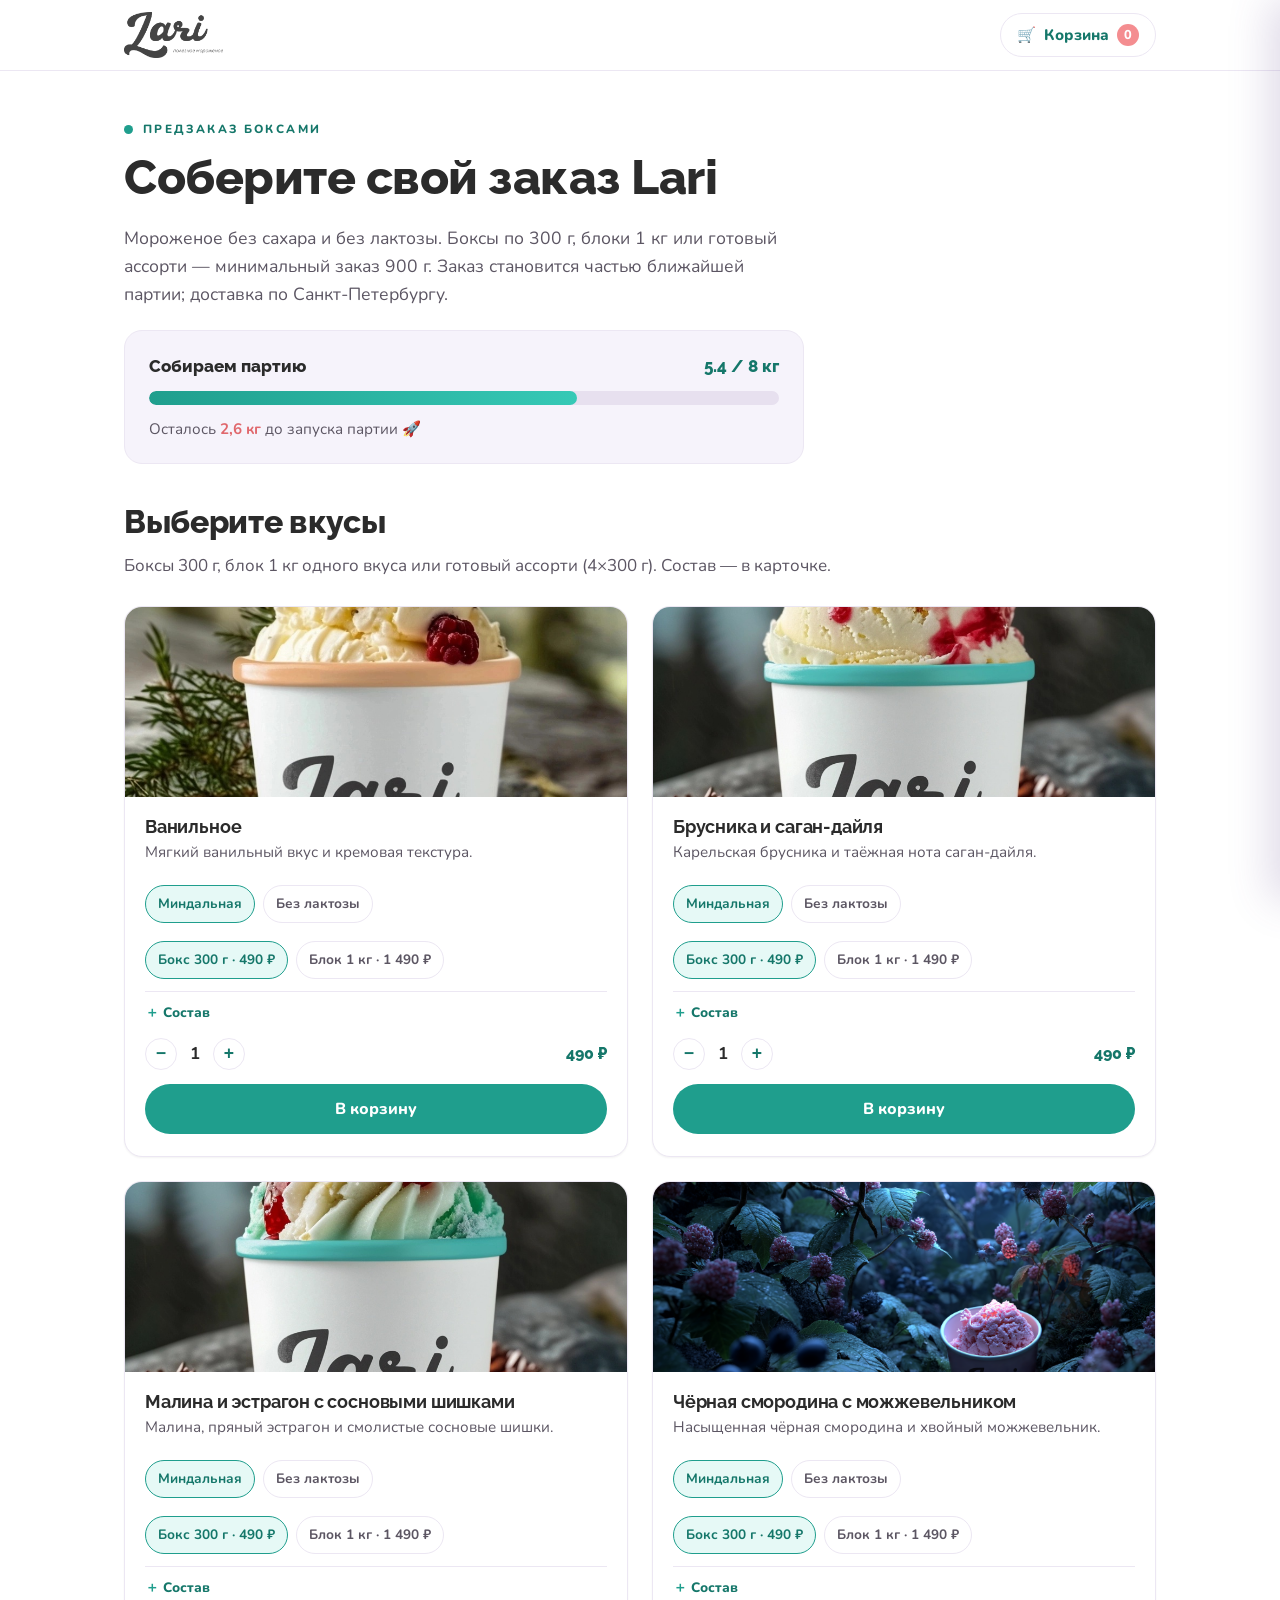
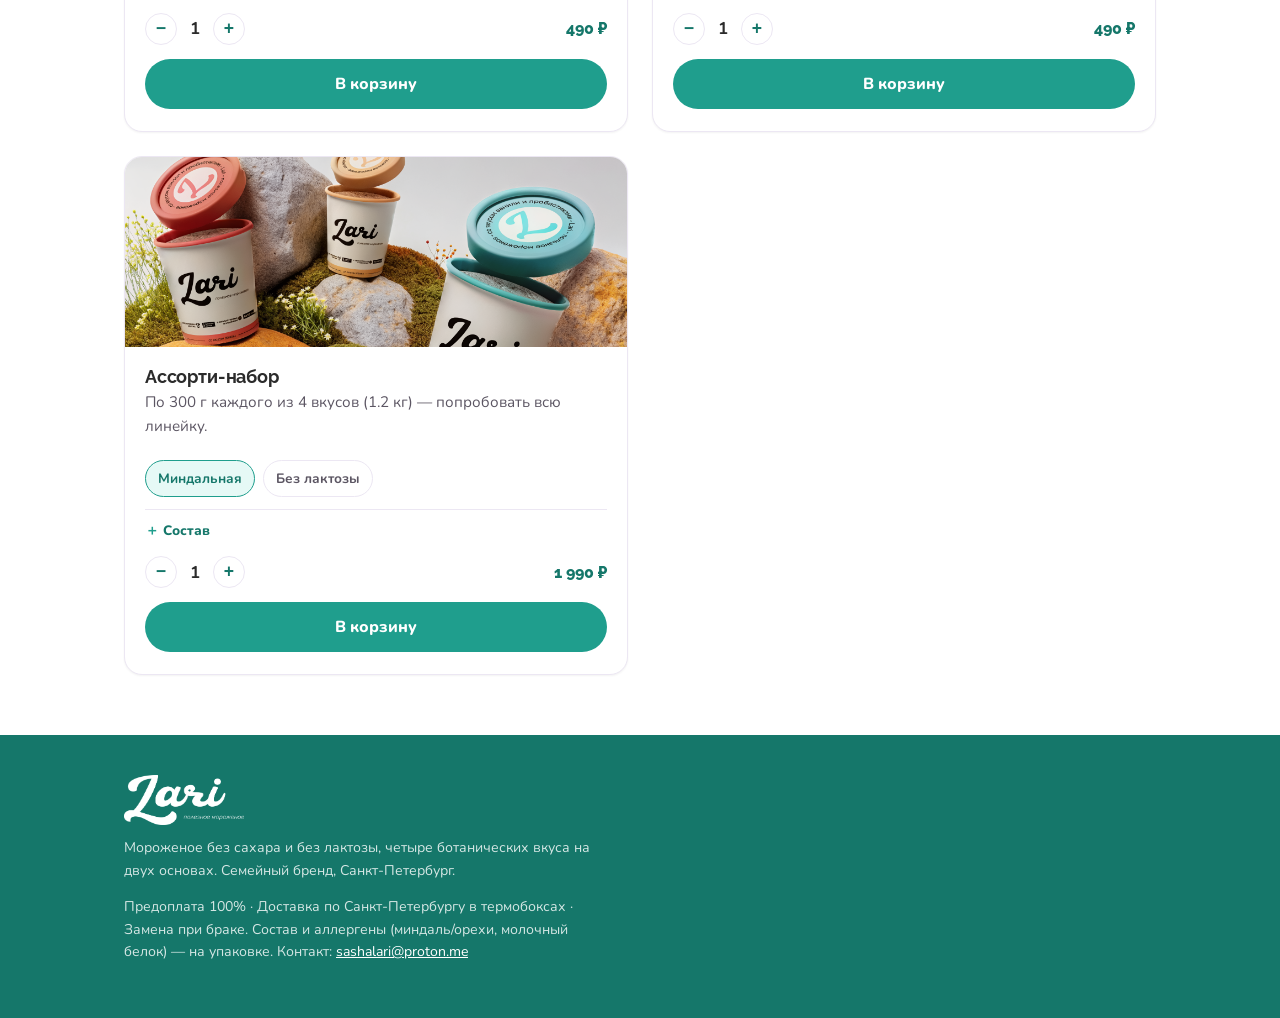
==== app/index.html @ 7755fb1a "Сайт Lari: лендинг + приложение предзаказа Лендинг как главная страница, приложение заказа в app/. Г" ====
<!DOCTYPE html>
<html lang="ru">
<head>
  <meta charset="UTF-8" />
  <meta name="viewport" content="width=device-width, initial-scale=1.0" />
  <title>Lari — предзаказ мороженого боксами</title>
  <meta name="description" content="Соберите заказ Lari боксами по 300 г. Мороженое без сахара и без лактозы. Минимальный заказ — 3 бокса, заказ становится частью партии." />
  <meta name="theme-color" content="#1f9e8d" />
  <link rel="stylesheet" href="styles.css" />
</head>
<body>

  <header class="site-header">
    <div class="wrap header-inner">
      <a href="#top" aria-label="Lari — на главную"><img class="logo-img" src="assets/lari-logo-dark.png" alt="Lari — полезное мороженое" width="120" height="64" /></a>
      <button class="cart-btn" id="cartBtn" aria-label="Открыть корзину"><span aria-hidden="true">🛒</span> Корзина <span class="cart-count" id="cartCount" hidden>0</span></button>
    </div>
  </header>

  <main id="top">
    <section class="hero">
      <div class="wrap">
        <span class="eyebrow"><span class="dot"></span>Предзаказ боксами</span>
        <h1>Соберите свой заказ Lari</h1>
        <p class="lead">Мороженое без сахара и без лактозы. Боксы по 300 г, блоки 1 кг или готовый ассорти — минимальный заказ 900 г. Заказ становится частью ближайшей партии; доставка по Санкт-Петербургу.</p>
        <div class="batch">
          <div class="batch-head"><span>Собираем партию</span><span class="b-kg" id="batchKg">5.4 / 8 кг</span></div>
          <div class="batch-bar"><div class="batch-fill" id="batchFill" style="width:0"></div></div>
          <p class="batch-note" id="batchNote"></p>
        </div>
      </div>
    </section>

    <section id="catalog">
      <div class="wrap">
        <div class="section-head">
          <h2>Выберите вкусы</h2>
          <p>Боксы 300 г, блок 1 кг одного вкуса или готовый ассорти (4×300 г). Состав — в карточке.</p>
        </div>
        <div class="grid" id="grid"></div>
      </div>
    </section>
  </main>

  <footer class="site-footer">
    <div class="wrap">
      <img class="footer-logo" src="assets/lari-logo-light.png" alt="Lari" width="120" height="64" />
      <p>Мороженое без сахара и без лактозы, четыре ботанических вкуса на двух основах. Семейный бренд, Санкт-Петербург.</p>
      <p>Предоплата 100% · Доставка по Санкт-Петербургу в термобоксах · Замена при браке. Состав и аллергены (миндаль/орехи, молочный белок) — на упаковке. Контакт: <a href="mailto:sashalari@proton.me">sashalari@proton.me</a></p>
    </div>
  </footer>

  <!-- CART -->
  <aside class="cart-drawer" id="cartDrawer" aria-label="Корзина">
    <div class="cart-head"><h2>Корзина</h2><button class="icon-btn" id="cartClose" aria-label="Закрыть">×</button></div>
    <div id="cartItems"></div>
    <div class="cart-foot">
      <div class="cart-total">Итого <span id="cartTotal">0 ₽</span></div>
      <p class="min-note warn" id="minNote">Минимальный заказ — 900 г.</p>
      <button class="btn btn-primary btn-block" id="checkoutBtn" disabled>Оформить предзаказ</button>
    </div>
  </aside>

  <!-- CHECKOUT -->
  <div class="modal" id="checkoutModal" hidden>
    <div class="modal-card">
      <button class="modal-close" data-close aria-label="Закрыть">×</button>
      <h2>Оформление предзаказа</h2>
      <form id="orderForm" novalidate>
        <label>Имя*<input name="name" type="text" required autocomplete="name" /></label>
        <label>Телефон или email*<input name="contact" type="text" required /></label>
        <label>Город*<input name="city" type="text" required /></label>
        <label>Адрес доставки*<input name="address" type="text" required /></label>
        <label>Комментарий<textarea name="comment" rows="2"></textarea></label>
        <div class="order-summary" id="orderSummary"></div>
        <p class="pay-note">К оплате (предоплата 100%): <strong id="paySum">0 ₽</strong></p>
        <button type="submit" class="btn btn-primary btn-block">Подтвердить предзаказ</button>
      </form>
    </div>
  </div>

  <!-- CONFIRM -->
  <div class="modal" id="confirmModal" hidden>
    <div class="modal-card center">
      <div class="confirm-emoji" aria-hidden="true">🎉</div>
      <h2>Предзаказ принят!</h2>
      <p>Номер заказа: <strong id="orderNo"></strong></p>
      <div id="confirmSummary"></div>
      <p>Ваши боксы добавлены в текущую партию. Когда партия наберётся, мы свяжемся с вами, подтвердим детали и пришлём ссылку на оплату (предоплата 100%).</p>
      <button class="btn btn-primary btn-block" data-close>Готово</button>
    </div>
  </div>

  <div class="overlay" id="overlay" hidden></div>

  <script src="data.js"></script>
  <script src="app.js"></script>
</body>
</html>
---- app/styles.css ----
@font-face { font-family:'Raleway'; src:url('fonts/Raleway.ttf') format('truetype'); font-weight:100 900; font-display:swap; }
@font-face { font-family:'Nunito'; src:url('fonts/Nunito.ttf') format('truetype'); font-weight:200 900; font-display:swap; }

:root{
  --white:#fff; --snow:#f6f3fb; --graphite:#2b2b2b; --graphite-soft:#5c5663;
  --mint:#1f9e8d; --mint-light:#36c9b6; --mint-deep:#15776a;
  --lilac:#ae92dc; --lilac-soft:#cdb0f8; --coral:#f48d90; --coral-deep:#e0686d;
  --hairline:#ece7f3; --radius:18px; --radius-sm:12px;
  --shadow:0 1px 2px rgba(43,43,43,.06); --shadow-card:0 14px 30px rgba(95,70,140,.10);
  --maxw:1080px;
  --font:'Nunito',-apple-system,BlinkMacSystemFont,"Segoe UI",Arial,sans-serif;
  --head:'Raleway','Nunito',Arial,sans-serif;
}
*{box-sizing:border-box;}
html{scroll-behavior:smooth;}
body{margin:0;font-family:var(--font);color:var(--graphite);background:var(--white);font-size:17px;line-height:1.6;-webkit-font-smoothing:antialiased;}
img{max-width:100%;display:block;}
h1,h2,h3{font-family:var(--head);margin:0 0 .4em;line-height:1.12;letter-spacing:-.01em;}
h1{font-size:clamp(1.9rem,4.5vw,3rem);font-weight:800;}
h2{font-size:clamp(1.4rem,3vw,2rem);font-weight:800;}
h3{font-size:1.18rem;font-weight:700;}
p{margin:0 0 1em;color:var(--graphite-soft);}
.wrap{max-width:var(--maxw);margin:0 auto;padding:0 24px;}
.eyebrow{display:inline-flex;align-items:center;font-size:.74rem;font-weight:800;letter-spacing:.2em;text-transform:uppercase;color:var(--graphite);margin-bottom:12px;}
.eyebrow .dot{width:9px;height:9px;border-radius:50%;background:var(--mint);margin-right:10px;}

.btn{display:inline-flex;align-items:center;justify-content:center;gap:8px;font-family:var(--font);font-size:1rem;font-weight:800;border:none;border-radius:999px;padding:14px 26px;cursor:pointer;text-decoration:none;transition:transform .15s,background .15s,opacity .15s;}
.btn-primary{background:var(--mint);color:#fff;}
.btn-primary:hover{background:var(--mint-deep);transform:translateY(-2px);}
.btn-primary:disabled{opacity:.45;cursor:not-allowed;transform:none;}
.btn-block{width:100%;}
a:focus-visible,button:focus-visible,input:focus-visible,textarea:focus-visible{outline:2px solid var(--coral);outline-offset:3px;}

/* Header */
.site-header{position:sticky;top:0;z-index:100;background:rgba(255,255,255,.92);backdrop-filter:blur(10px);border-bottom:1px solid var(--hairline);}
.header-inner{display:flex;align-items:center;justify-content:space-between;height:70px;}
.logo-img{height:46px;width:auto;display:block;}
.cart-btn{position:relative;display:inline-flex;align-items:center;gap:8px;background:var(--white);border:1.5px solid var(--hairline);border-radius:999px;padding:10px 16px;font-weight:800;font-family:inherit;font-size:.95rem;color:var(--mint-deep);cursor:pointer;}
.cart-count{background:var(--coral);color:#fff;border-radius:999px;min-width:22px;height:22px;display:inline-flex;align-items:center;justify-content:center;font-size:.8rem;font-weight:800;padding:0 6px;}
.cart-btn.pulse{animation:pulse .4s ease;}
@keyframes pulse{0%,100%{transform:scale(1);}40%{transform:scale(1.08);}}

/* Hero + batch */
.hero{padding:44px 0 10px;}
.hero .eyebrow{color:var(--mint-deep);}
.hero p.lead{font-size:1.1rem;max-width:60ch;}
.batch{background:var(--snow);border:1px solid var(--hairline);border-radius:var(--radius);padding:22px 24px;margin-top:22px;max-width:680px;}
.batch-head{display:flex;justify-content:space-between;align-items:baseline;font-weight:800;font-family:var(--head);margin-bottom:10px;}
.batch-head .b-kg{color:var(--mint-deep);}
.batch-bar{height:14px;border-radius:999px;background:#e7e0ef;overflow:hidden;}
.batch-fill{height:100%;border-radius:999px;background:linear-gradient(90deg,var(--mint),var(--mint-light));transition:width .35s ease;}
.batch-note{margin:12px 0 0;font-size:.95rem;color:var(--graphite-soft);}
.batch-note b{color:var(--coral-deep);}

/* Catalog */
section{padding:30px 0;}
.section-head{margin-bottom:26px;}
.section-head p{margin-bottom:0;}
.grid{display:grid;grid-template-columns:repeat(2,1fr);gap:24px;}
.prod{display:flex;flex-direction:column;background:var(--white);border:1px solid var(--hairline);border-radius:var(--radius);overflow:hidden;box-shadow:var(--shadow);}
.prod-img{width:100%;height:190px;object-fit:cover;}
.prod-body{padding:20px 20px 22px;display:flex;flex-direction:column;flex:1;}
.prod-body h3{margin-bottom:.2em;font-size:1.1rem;}
.prod-desc{font-size:.95rem;flex:1;}
.base-pick{display:flex;flex-wrap:wrap;gap:8px;margin:6px 0 12px;}
.chip{position:relative;}
.chip input{position:absolute;inset:0;opacity:0;cursor:pointer;}
.chip span{display:inline-block;padding:7px 12px;border-radius:999px;font-size:.85rem;font-weight:700;border:1.5px solid var(--hairline);color:var(--graphite-soft);background:#fff;cursor:pointer;transition:.15s;}
.chip input:checked + span{border-color:var(--mint);color:var(--mint-deep);background:rgba(54,201,182,.12);}
.comp{margin:0 0 14px;border-top:1px solid var(--hairline);padding-top:10px;}
.comp summary{cursor:pointer;font-weight:800;font-size:.85rem;color:var(--mint-deep);list-style:none;}
.comp summary::-webkit-details-marker{display:none;}
.comp summary::before{content:"＋ ";color:var(--mint);}
.comp[open] summary::before{content:"－ ";}
.comp .comp-body{font-size:.82rem;color:var(--graphite-soft);margin-top:8px;}
.comp .comp-body b{color:var(--graphite);}
.prod-foot{display:flex;align-items:center;justify-content:space-between;margin-bottom:14px;}
.price{font-family:var(--head);font-weight:800;color:var(--mint-deep);font-size:.98rem;}
.qty{display:inline-flex;align-items:center;gap:6px;}
.q-btn{width:32px;height:32px;border-radius:50%;border:1.5px solid var(--hairline);background:#fff;color:var(--mint-deep);font-size:1.1rem;font-weight:700;cursor:pointer;display:inline-flex;align-items:center;justify-content:center;line-height:1;}
.q-btn:hover{border-color:var(--mint);}
.q-val{min-width:24px;text-align:center;font-weight:700;}

/* Cart drawer */
.overlay{position:fixed;inset:0;background:rgba(43,43,43,.45);z-index:150;}
.cart-drawer{position:fixed;top:0;right:0;bottom:0;width:410px;max-width:92vw;z-index:160;background:#fff;box-shadow:-10px 0 40px rgba(95,70,140,.20);transform:translateX(100%);transition:transform .25s ease;display:flex;flex-direction:column;}
.cart-drawer.open{transform:translateX(0);}
.cart-head{display:flex;align-items:center;justify-content:space-between;padding:20px 22px;border-bottom:1px solid var(--hairline);}
.cart-head h2{margin:0;}
.icon-btn{background:none;border:none;font-size:1.5rem;cursor:pointer;color:var(--graphite-soft);padding:4px 8px;border-radius:8px;}
#cartItems{flex:1;overflow-y:auto;padding:14px 22px;}
.cart-empty{color:var(--graphite-soft);text-align:center;margin-top:30px;}
.cart-item{display:flex;justify-content:space-between;gap:12px;padding:14px 0;border-bottom:1px solid var(--hairline);}
.ci-info strong{font-size:.98rem;display:block;}
.ci-info span{font-size:.85rem;color:var(--graphite-soft);}
.ci-controls{display:flex;flex-direction:column;align-items:flex-end;gap:8px;}
.ci-price{font-weight:800;color:var(--mint-deep);font-family:var(--head);}
.ci-remove{background:none;border:none;color:var(--coral-deep);cursor:pointer;font-size:.85rem;}
.cart-foot{padding:18px 22px 22px;border-top:1px solid var(--hairline);}
.cart-total{display:flex;justify-content:space-between;font-weight:800;font-size:1.2rem;font-family:var(--head);margin-bottom:6px;}
.min-note{font-size:.85rem;margin:0 0 12px;}
.min-note.warn{color:var(--coral-deep);font-weight:700;}
.min-note.ok{color:var(--mint-deep);}

/* Modals */
.modal{position:fixed;inset:0;z-index:170;display:flex;align-items:center;justify-content:center;padding:20px;}
.modal[hidden]{display:none;}
.modal-card{background:#fff;border-radius:var(--radius);box-shadow:var(--shadow-card);width:100%;max-width:480px;max-height:90vh;overflow-y:auto;padding:30px 28px;position:relative;}
.modal-card.center{text-align:center;}
.modal-close{position:absolute;top:14px;right:16px;background:none;border:none;font-size:1.6rem;cursor:pointer;color:var(--graphite-soft);line-height:1;}
.confirm-emoji{font-size:3rem;}
form label{display:block;font-weight:700;font-size:.92rem;margin-bottom:14px;}
form input,form textarea{width:100%;margin-top:6px;font-family:inherit;font-size:1rem;color:var(--graphite);border:1.5px solid var(--hairline);border-radius:var(--radius-sm);padding:11px 14px;background:var(--snow);}
form textarea{resize:vertical;min-height:64px;}
.order-summary,#confirmSummary{background:var(--snow);border-radius:var(--radius-sm);padding:14px 16px;margin:6px 0 16px;}
.sum-row{display:flex;justify-content:space-between;gap:12px;font-size:.92rem;padding:4px 0;color:var(--graphite-soft);}
.sum-total{font-weight:800;color:var(--graphite);border-top:1px solid var(--hairline);margin-top:6px;padding-top:8px;font-family:var(--head);}
.pay-note{font-size:1rem;}
.pay-note strong{color:var(--mint-deep);font-family:var(--head);}

/* Footer */
.site-footer{background:var(--mint-deep);color:rgba(255,255,255,.9);padding:40px 0;margin-top:30px;}
.footer-logo{height:50px;margin-bottom:12px;}
.site-footer p{color:rgba(255,255,255,.82);font-size:.88rem;max-width:60ch;}
.site-footer a{color:#fff;}

@media (max-width:720px){
  .grid{grid-template-columns:1fr;}
  .cart-drawer{width:100%;}
}
@media (prefers-reduced-motion:reduce){*,.cart-drawer{animation:none!important;transition:none!important;}}
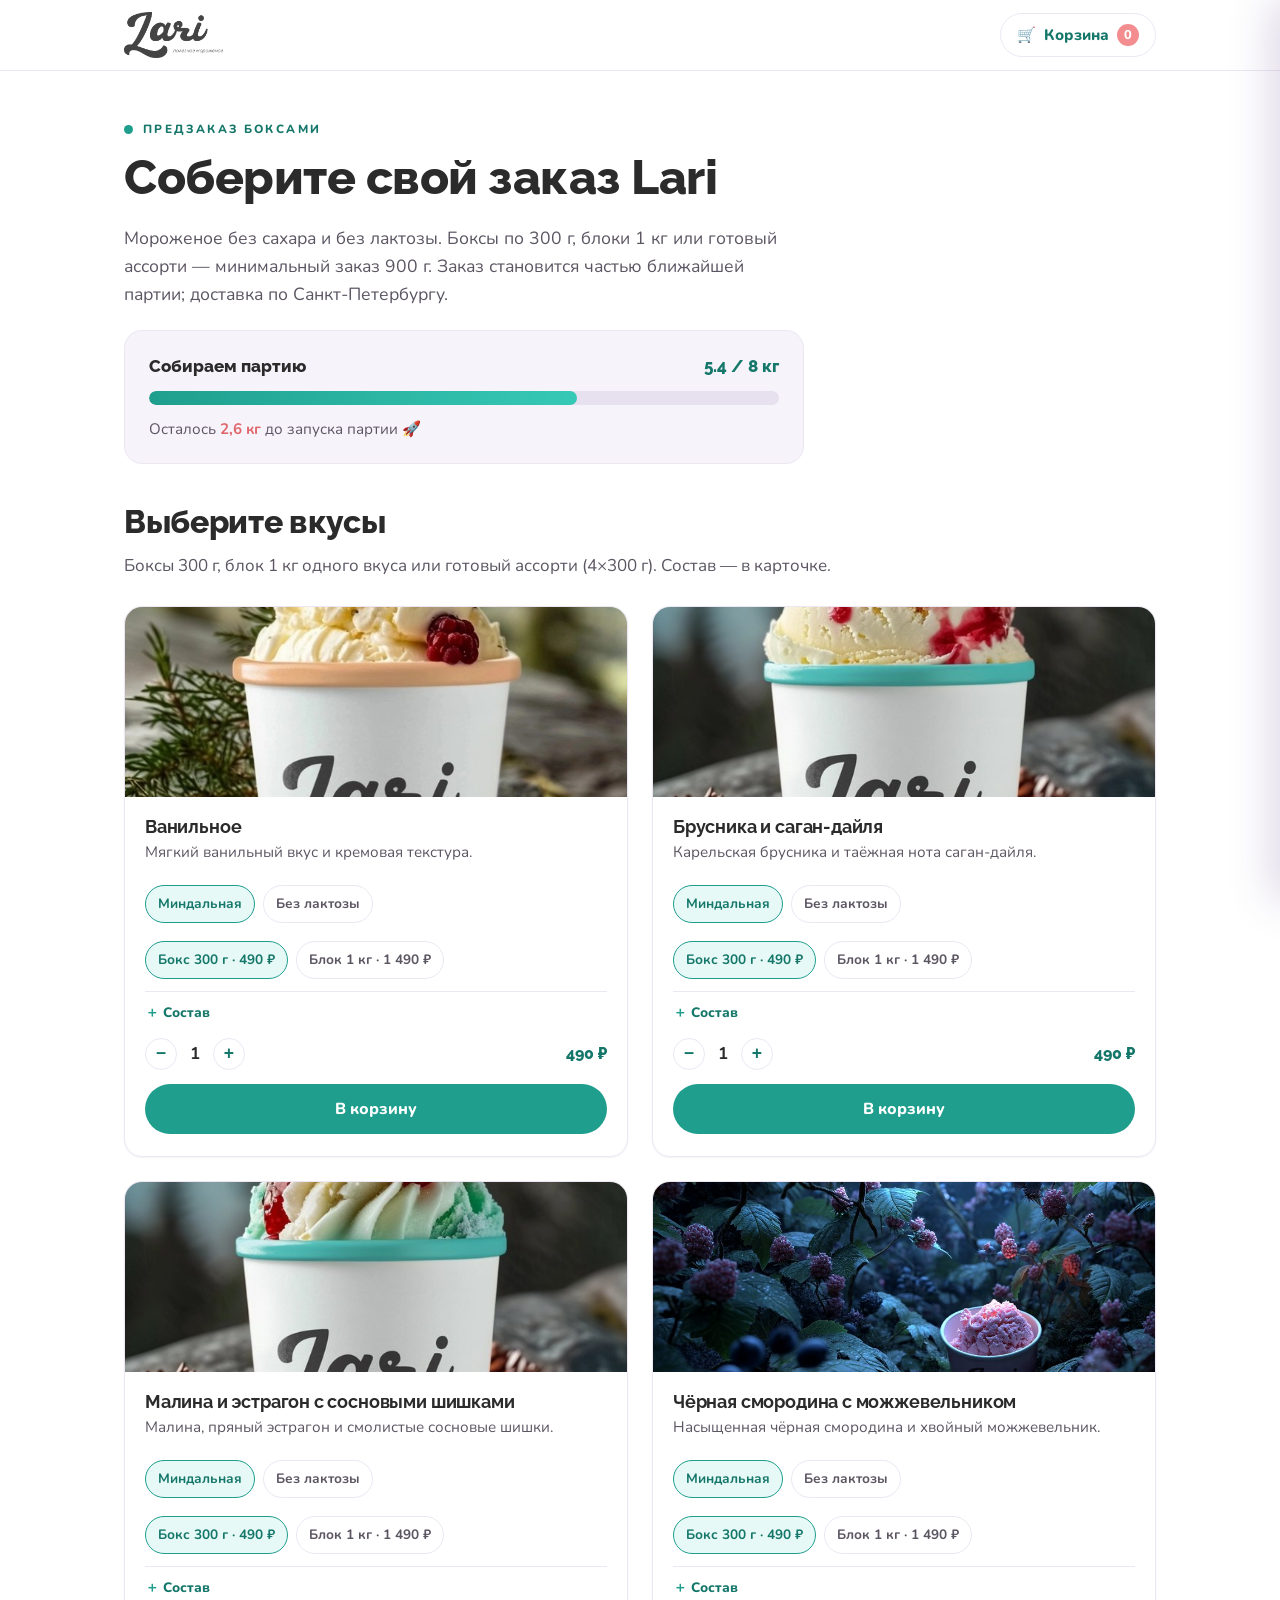
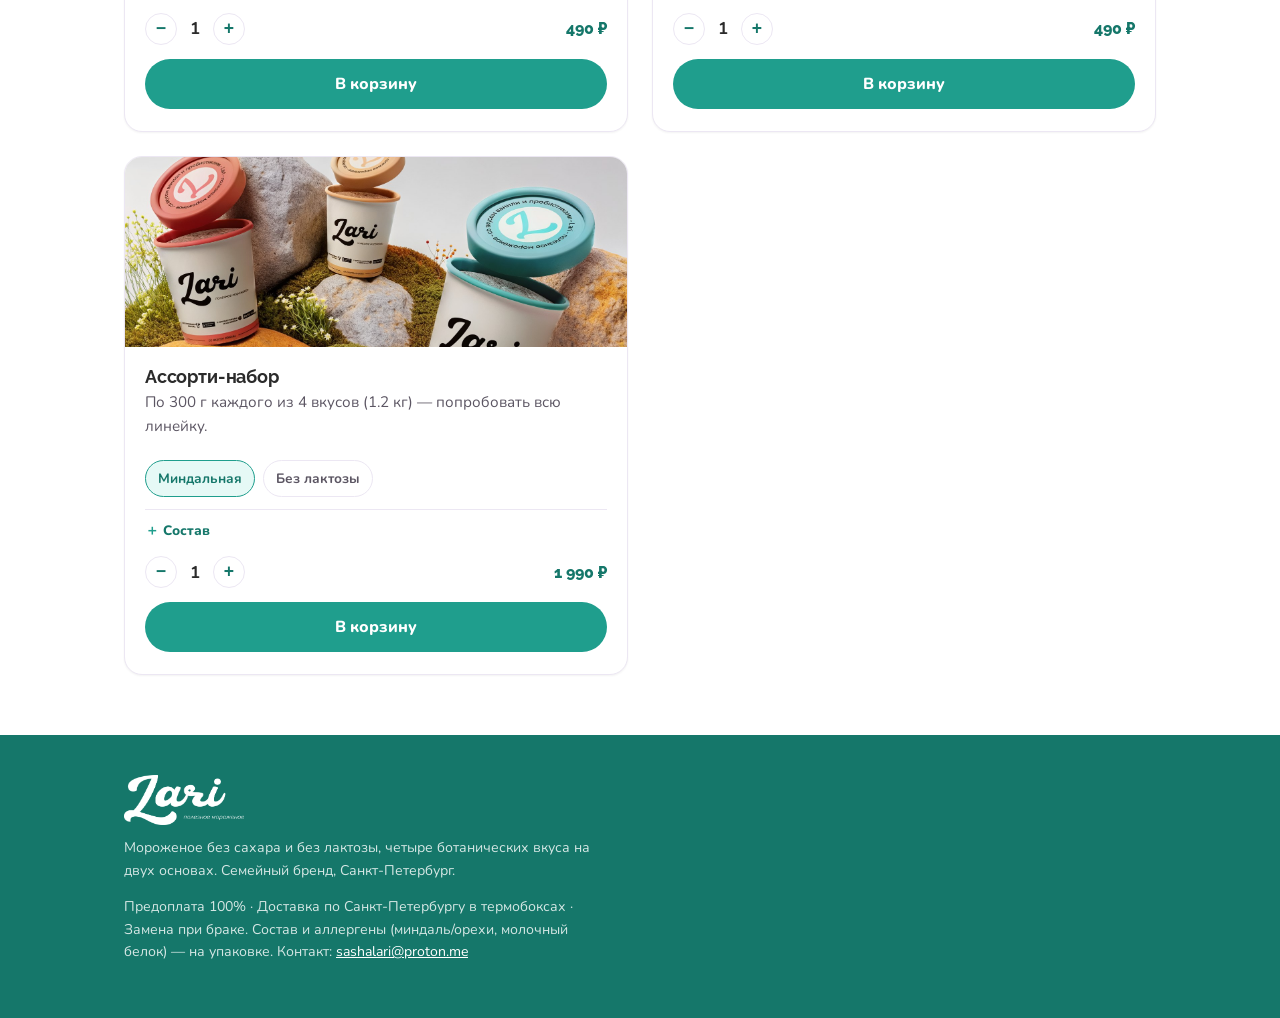
==== commit fd894f2a: "SEO: og:image/canonical, schema.org, robots+sitemap, favicon; сжатие фото (-15 МБ) - Open Graph imag" ====
--- a/app/index.html
+++ b/app/index.html
@@ -6,6 +6,10 @@
   <title>Lari — предзаказ мороженого боксами</title>
   <meta name="description" content="Соберите заказ Lari боксами по 300 г. Мороженое без сахара и без лактозы. Минимальный заказ — 3 бокса, заказ становится частью партии." />
   <meta name="theme-color" content="#1f9e8d" />
+  <link rel="canonical" href="https://lari-icecream.ru/app/" />
+  <link rel="icon" href="../favicon.ico" sizes="any" />
+  <link rel="icon" type="image/png" sizes="32x32" href="../favicon-32.png" />
+  <link rel="apple-touch-icon" href="../apple-touch-icon.png" />
   <link rel="stylesheet" href="styles.css" />
 </head>
 <body>
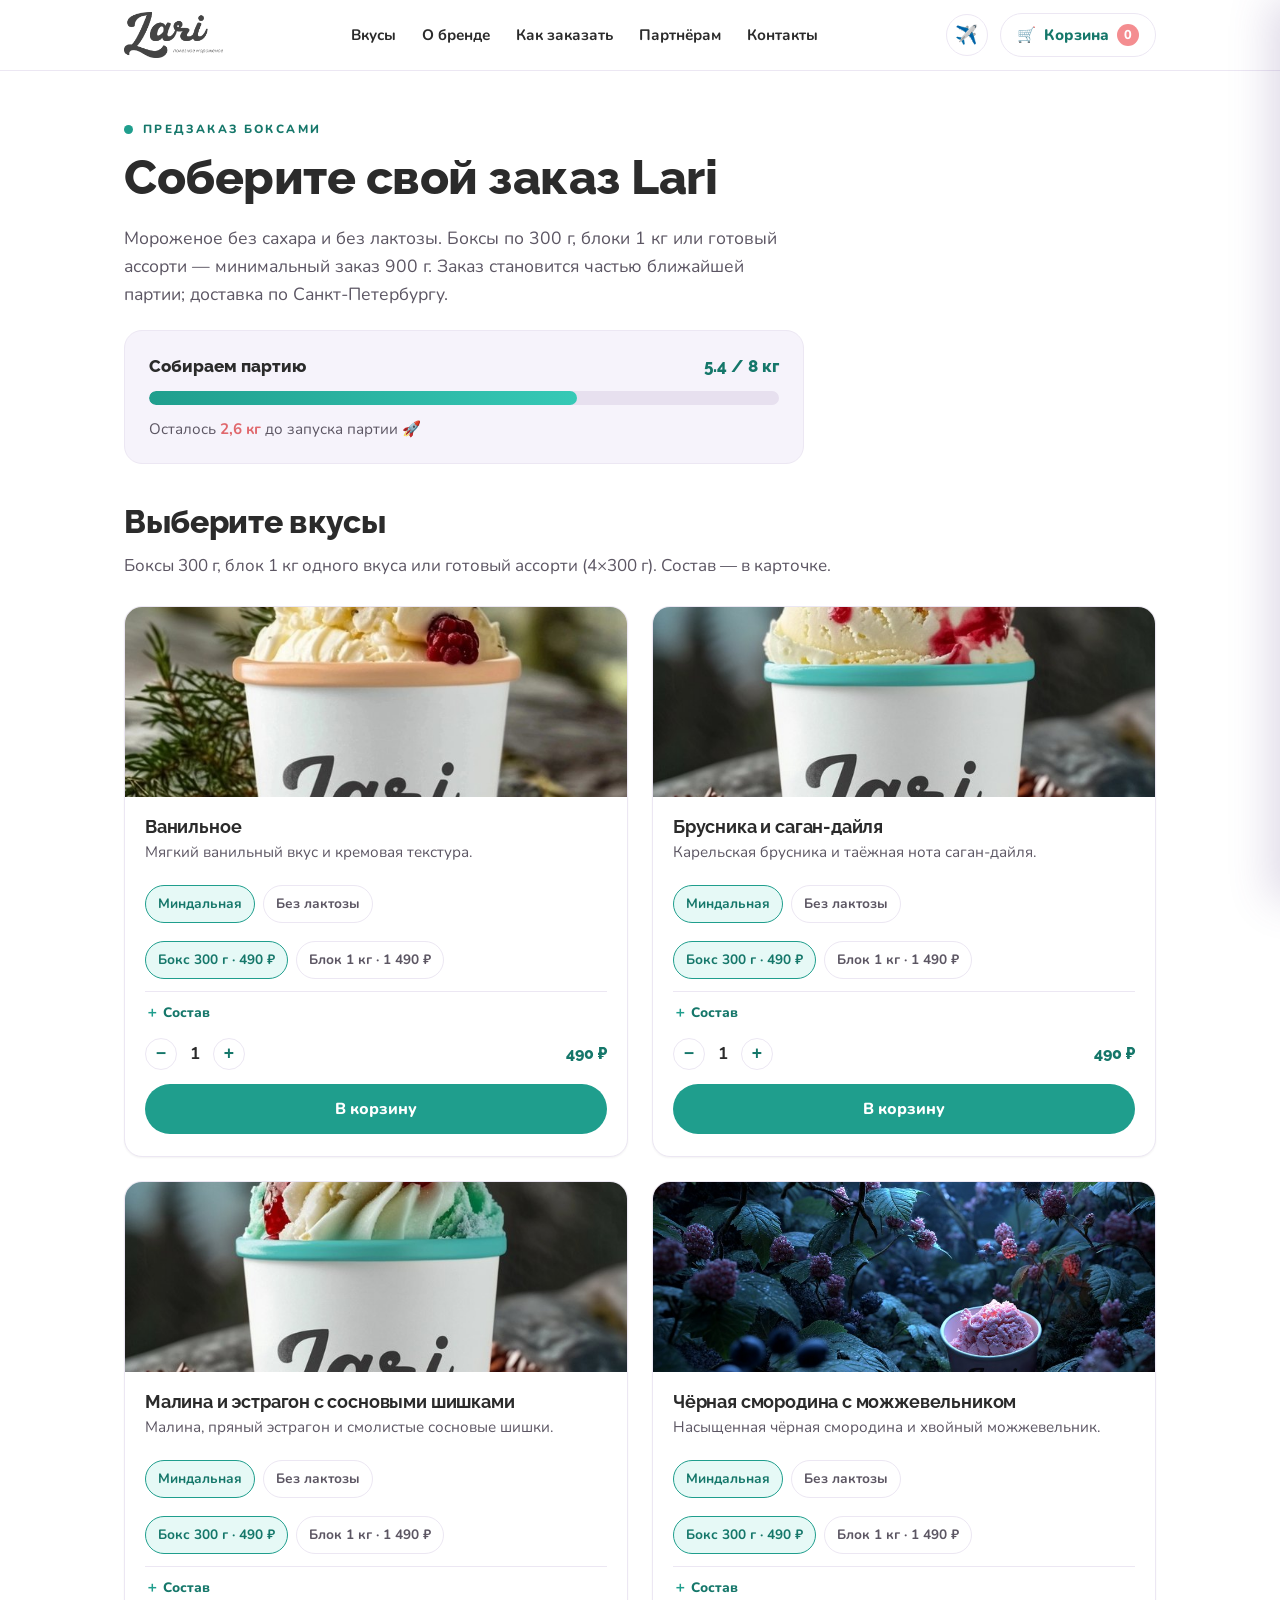
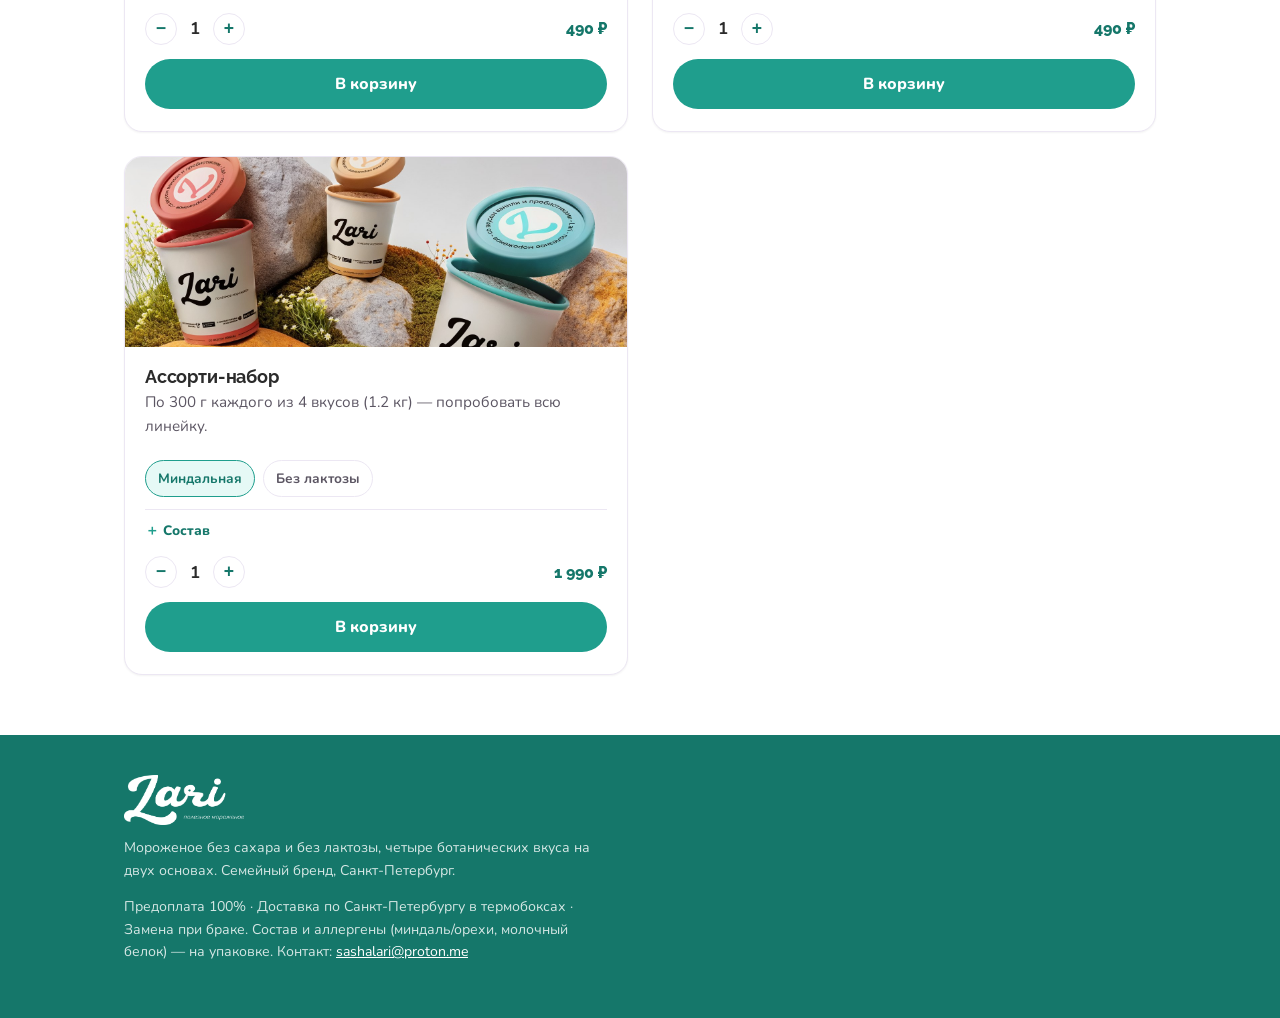
==== commit a9155255: "Лендинг v2 + приложение: HoReCa-опт, контакты с Telegram-ботом, 8-й шаг разработки, кнопка «Смотреть" ====
--- a/app/index.html
+++ b/app/index.html
@@ -16,8 +16,18 @@
 
   <header class="site-header">
     <div class="wrap header-inner">
-      <a href="#top" aria-label="Lari — на главную"><img class="logo-img" src="assets/lari-logo-dark.png" alt="Lari — полезное мороженое" width="120" height="64" /></a>
-      <button class="cart-btn" id="cartBtn" aria-label="Открыть корзину"><span aria-hidden="true">🛒</span> Корзина <span class="cart-count" id="cartCount" hidden>0</span></button>
+      <a href="../index.html#top" aria-label="Lari — на главную"><img class="logo-img" src="assets/lari-logo-dark.png" alt="Lari — мороженое без сахара и без лактозы" width="120" height="64" /></a>
+      <nav class="nav" aria-label="Разделы сайта">
+        <a class="navlink" href="../index.html#flavors">Вкусы</a>
+        <a class="navlink" href="../index.html#story">О бренде</a>
+        <a class="navlink" href="../index.html#how">Как заказать</a>
+        <a class="navlink" href="../index.html#partners">Партнёрам</a>
+        <a class="navlink" href="../index.html#contacts">Контакты</a>
+      </nav>
+      <div class="header-actions">
+        <a class="tg-btn" href="https://t.me/lari_cream_bot" target="_blank" rel="noopener" aria-label="Написать в Telegram-бот Lari" title="Написать в Telegram-бот">✈️</a>
+        <button class="cart-btn" id="cartBtn" aria-label="Открыть корзину"><span aria-hidden="true">🛒</span> Корзина <span class="cart-count" id="cartCount" hidden>0</span></button>
+      </div>
     </div>
   </header>
 
--- a/app/styles.css
+++ b/app/styles.css
@@ -39,6 +39,13 @@
 .cart-count{background:var(--coral);color:#fff;border-radius:999px;min-width:22px;height:22px;display:inline-flex;align-items:center;justify-content:center;font-size:.8rem;font-weight:800;padding:0 6px;}
 .cart-btn.pulse{animation:pulse .4s ease;}
 @keyframes pulse{0%,100%{transform:scale(1);}40%{transform:scale(1.08);}}
+.header-actions{display:flex;align-items:center;gap:12px;}
+.nav{display:flex;align-items:center;gap:26px;}
+.nav .navlink{text-decoration:none;font-weight:700;font-size:.95rem;color:var(--graphite);transition:color .15s;}
+.nav .navlink:hover{color:var(--mint);}
+.tg-btn{display:inline-flex;align-items:center;justify-content:center;width:42px;height:42px;border-radius:50%;border:1.5px solid var(--hairline);background:var(--white);font-size:1.15rem;text-decoration:none;line-height:1;transition:border-color .15s,transform .15s;}
+.tg-btn:hover{border-color:var(--mint);transform:translateY(-2px);}
+@media (max-width:860px){.nav{display:none;}}
 
 /* Hero + batch */
 .hero{padding:44px 0 10px;}
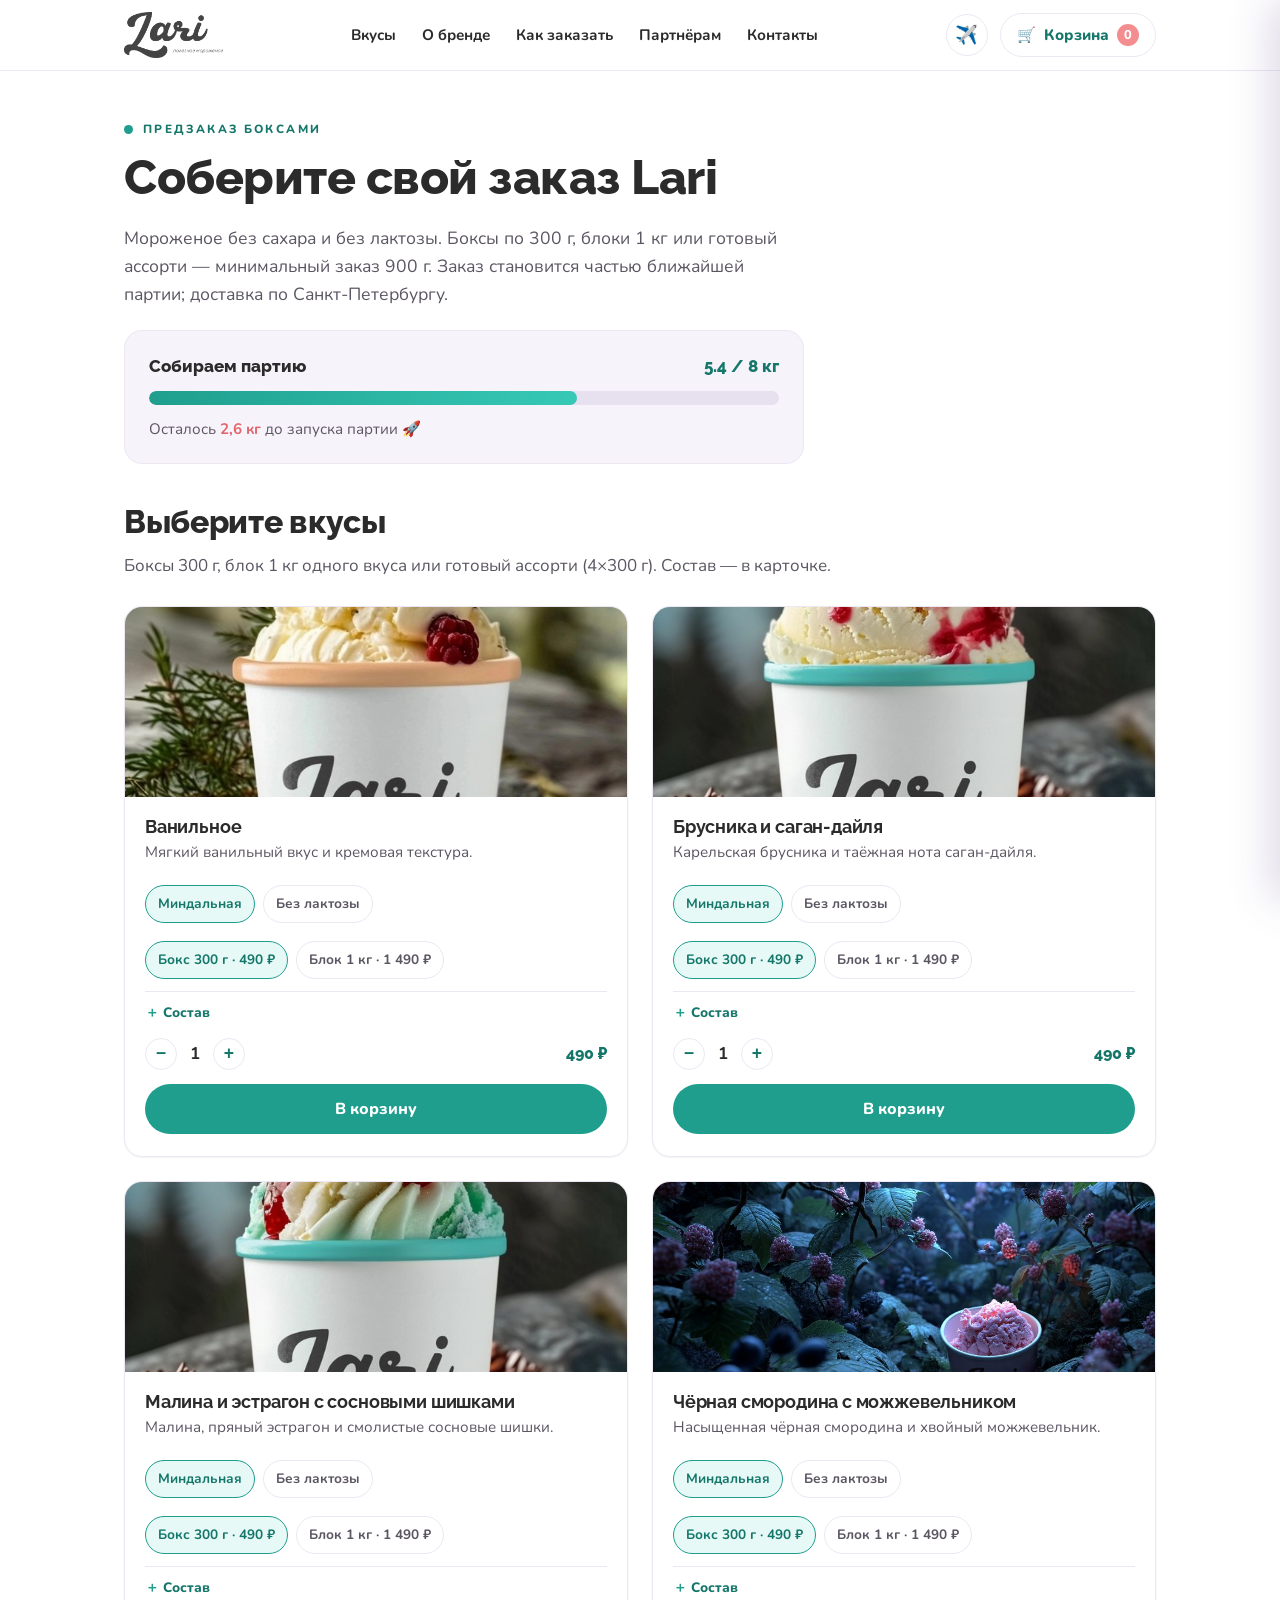
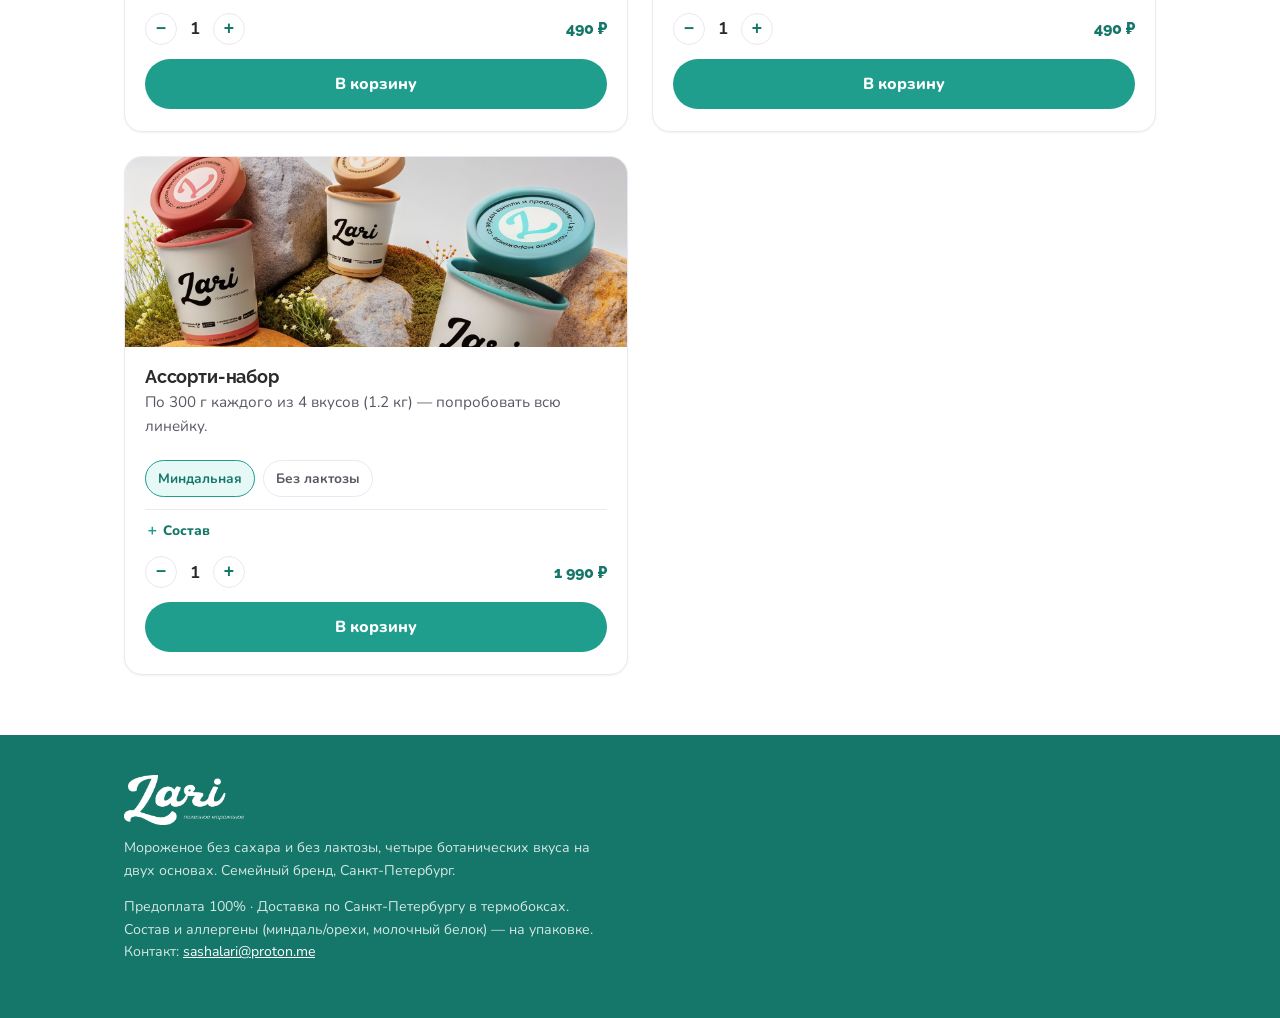
==== commit 2c0e6f8e: "Убрал гарантию «замена при браке» с сайта (лендинг + приложение) Co-Authored-By: Claude Opus 4.8 <no" ====
--- a/app/index.html
+++ b/app/index.html
@@ -60,7 +60,7 @@
     <div class="wrap">
       <img class="footer-logo" src="assets/lari-logo-light.png" alt="Lari" width="120" height="64" />
       <p>Мороженое без сахара и без лактозы, четыре ботанических вкуса на двух основах. Семейный бренд, Санкт-Петербург.</p>
-      <p>Предоплата 100% · Доставка по Санкт-Петербургу в термобоксах · Замена при браке. Состав и аллергены (миндаль/орехи, молочный белок) — на упаковке. Контакт: <a href="mailto:sashalari@proton.me">sashalari@proton.me</a></p>
+      <p>Предоплата 100% · Доставка по Санкт-Петербургу в термобоксах. Состав и аллергены (миндаль/орехи, молочный белок) — на упаковке. Контакт: <a href="mailto:sashalari@proton.me">sashalari@proton.me</a></p>
     </div>
   </footer>
 
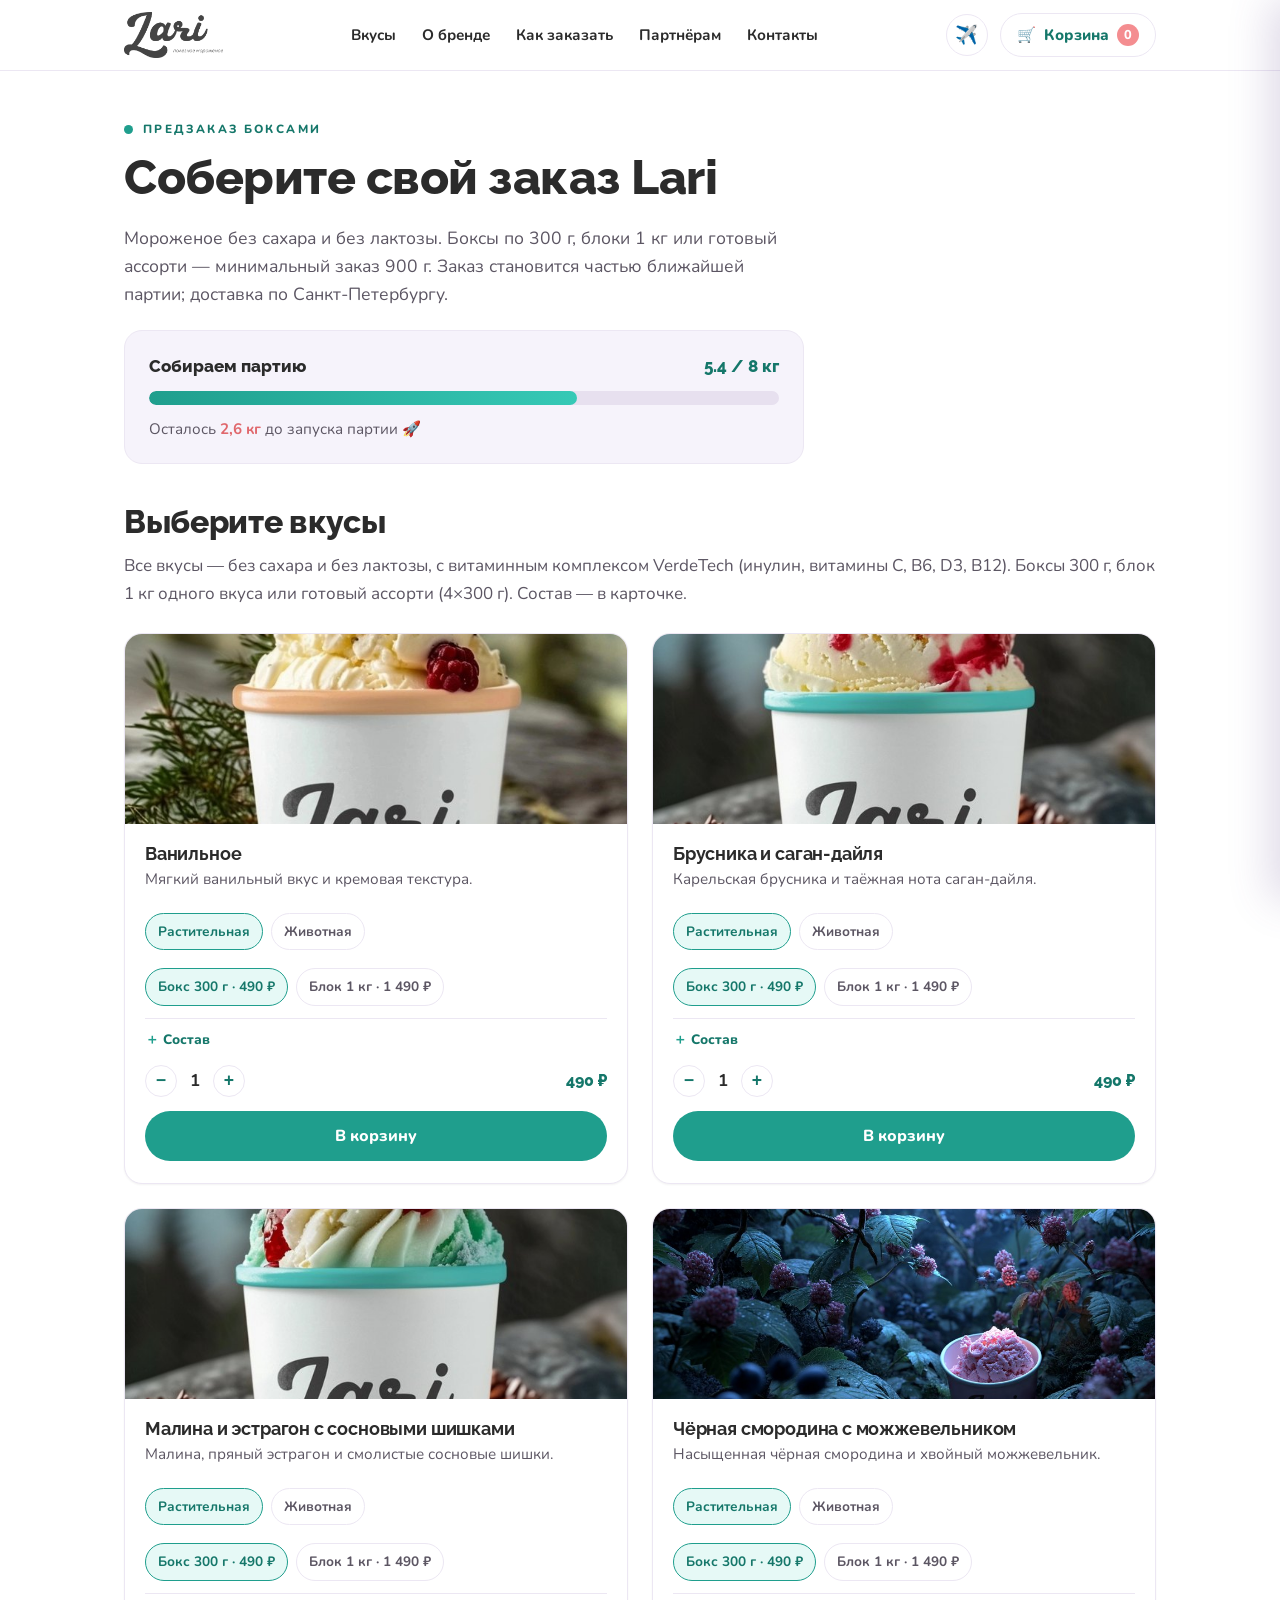
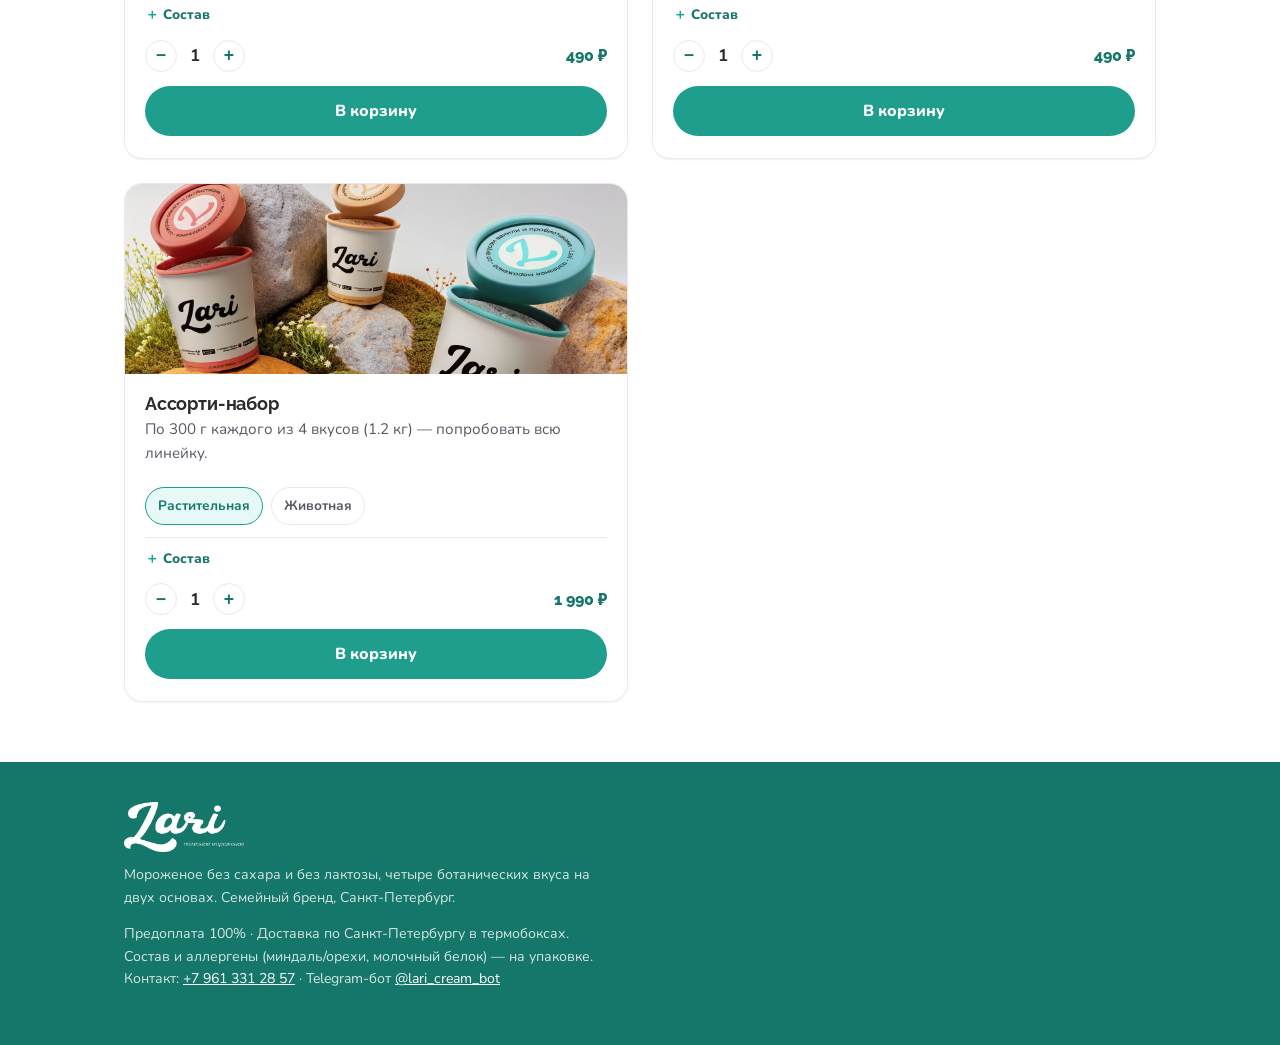
==== commit 76698cd7: "Отзывы с реальными фото, контакты без email (телефон+бот), +2 карточки в «Для кого», вёдра→контейнер" ====
--- a/app/index.html
+++ b/app/index.html
@@ -49,7 +49,7 @@
       <div class="wrap">
         <div class="section-head">
           <h2>Выберите вкусы</h2>
-          <p>Боксы 300 г, блок 1 кг одного вкуса или готовый ассорти (4×300 г). Состав — в карточке.</p>
+          <p>Все вкусы — без сахара и без лактозы, с витаминным комплексом VerdeTech (инулин, витамины C, B6, D3, B12). Боксы 300 г, блок 1 кг одного вкуса или готовый ассорти (4×300 г). Состав — в карточке.</p>
         </div>
         <div class="grid" id="grid"></div>
       </div>
@@ -60,7 +60,7 @@
     <div class="wrap">
       <img class="footer-logo" src="assets/lari-logo-light.png" alt="Lari" width="120" height="64" />
       <p>Мороженое без сахара и без лактозы, четыре ботанических вкуса на двух основах. Семейный бренд, Санкт-Петербург.</p>
-      <p>Предоплата 100% · Доставка по Санкт-Петербургу в термобоксах. Состав и аллергены (миндаль/орехи, молочный белок) — на упаковке. Контакт: <a href="mailto:sashalari@proton.me">sashalari@proton.me</a></p>
+      <p>Предоплата 100% · Доставка по Санкт-Петербургу в термобоксах. Состав и аллергены (миндаль/орехи, молочный белок) — на упаковке. Контакт: <a href="tel:+79613312857">+7 961 331 28 57</a> · Telegram-бот <a href="https://t.me/lari_cream_bot" target="_blank" rel="noopener">@lari_cream_bot</a></p>
     </div>
   </footer>
 
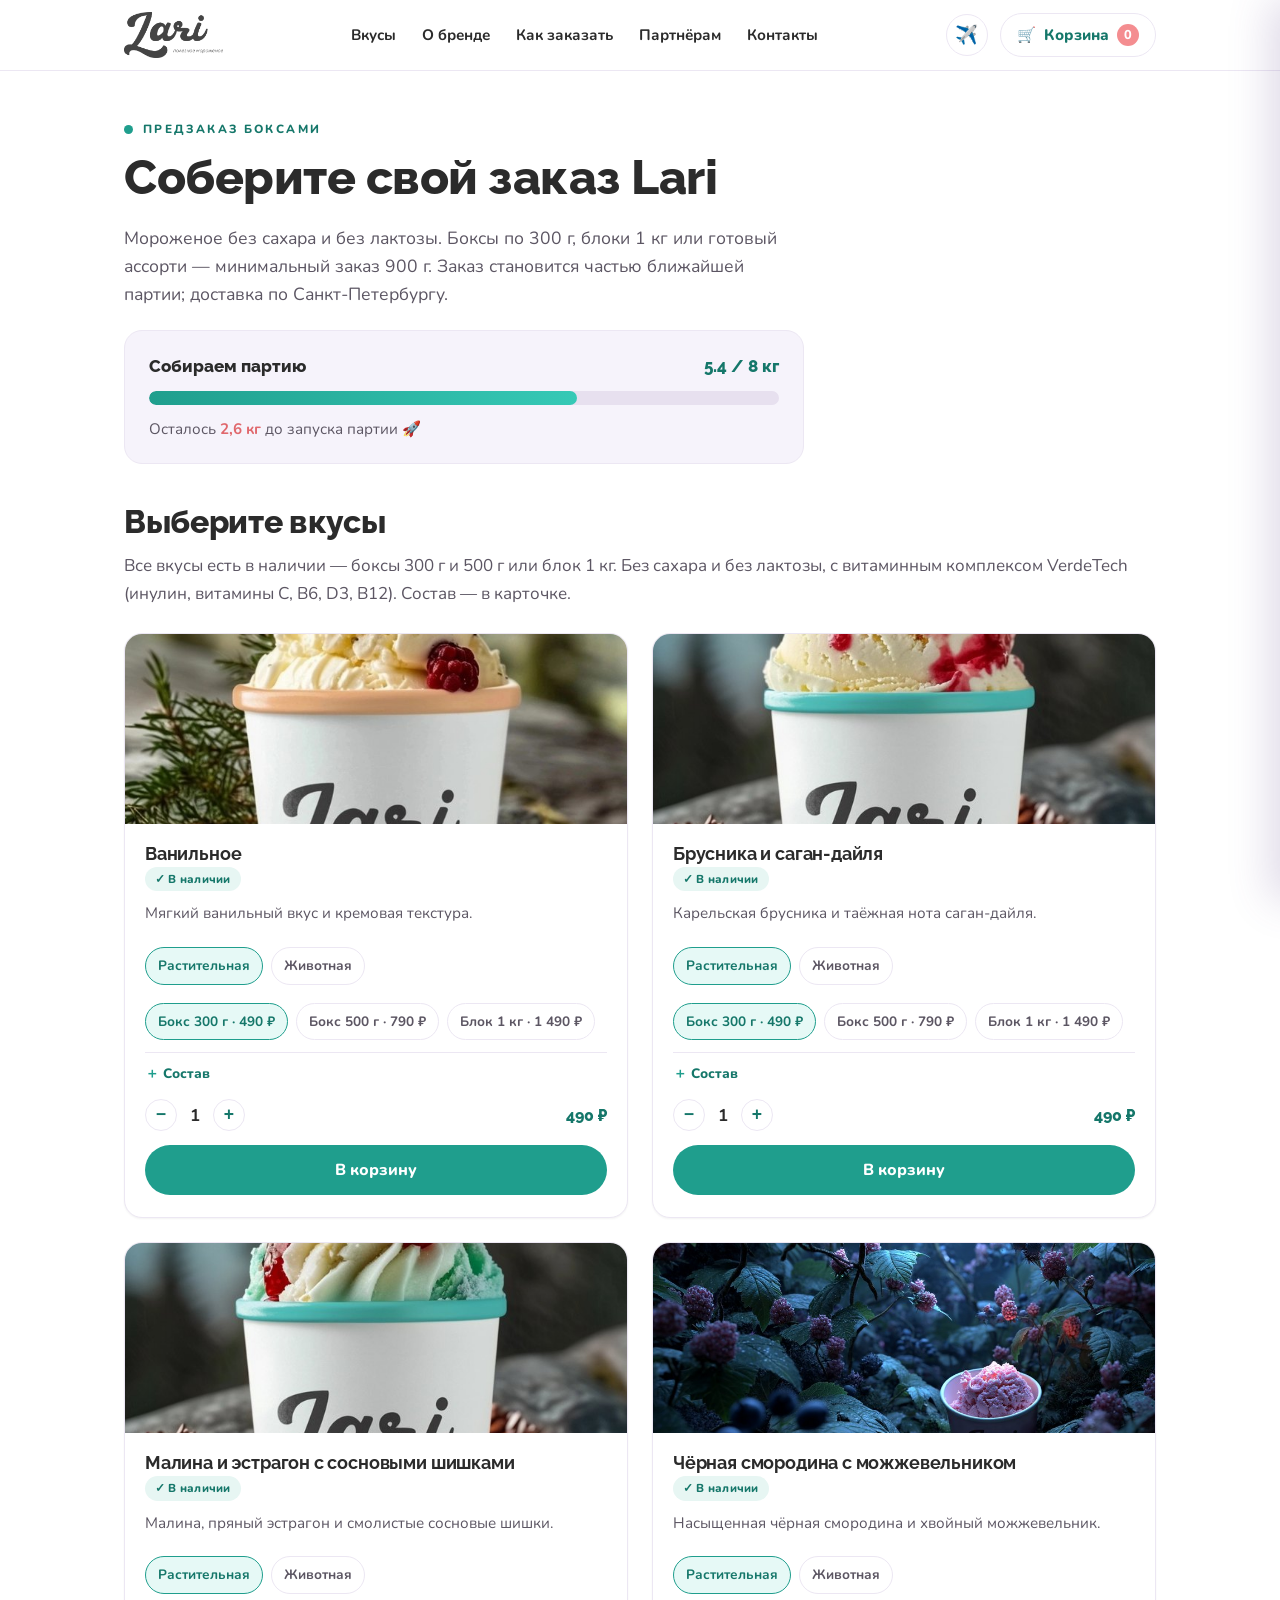
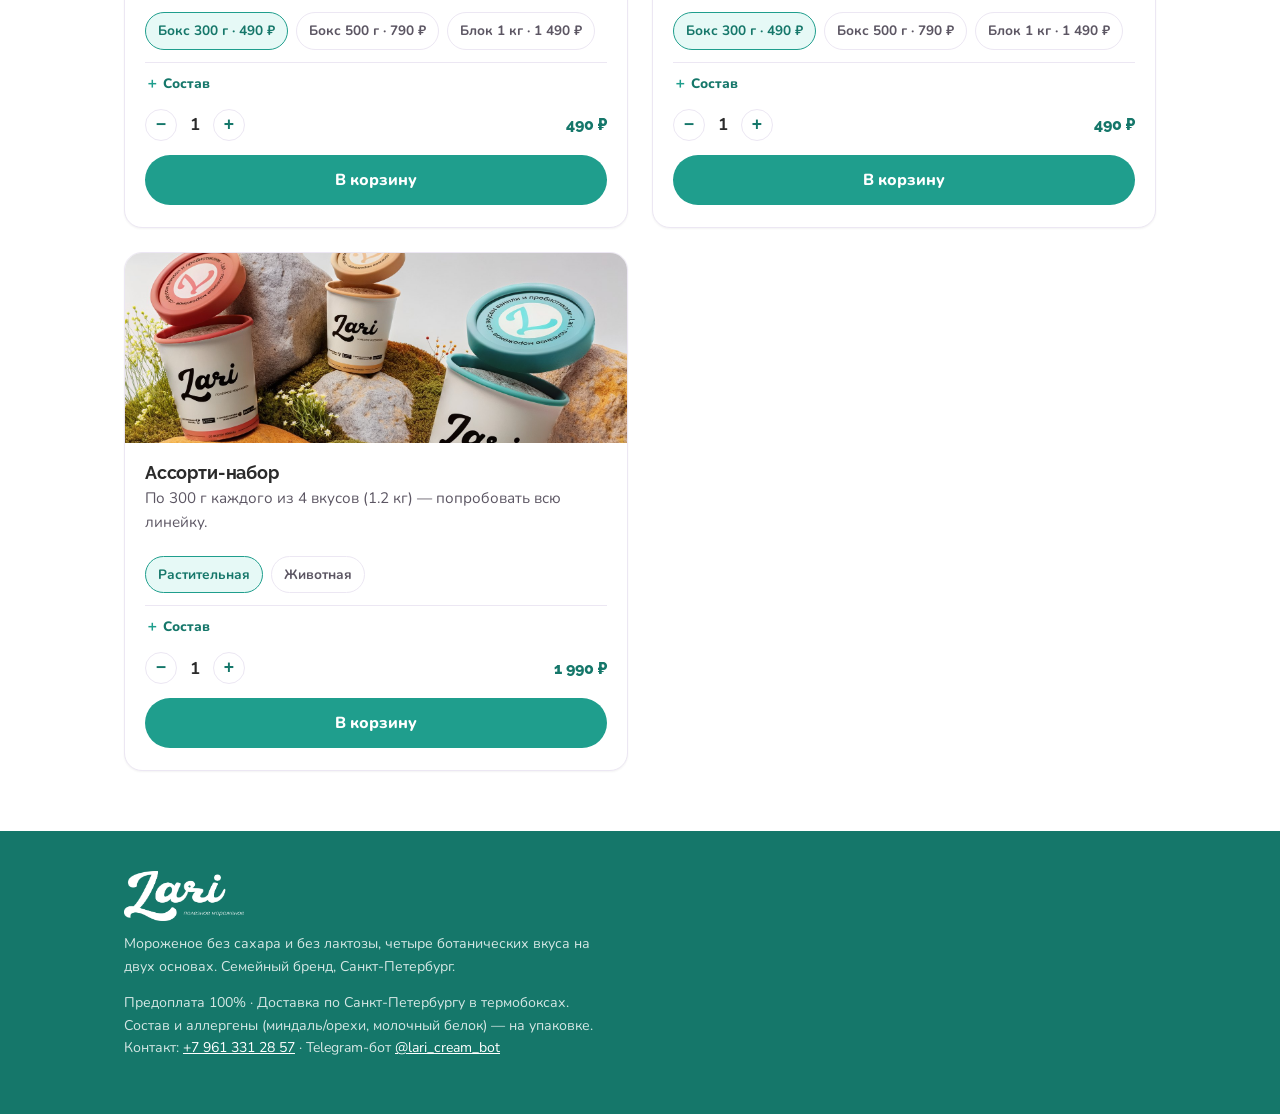
==== commit f57c2ed0: "Каталог: формат 500 г (790₽) + бейдж «В наличии»; заголовок отзывов «наши гости»" ====
--- a/app/index.html
+++ b/app/index.html
@@ -49,7 +49,7 @@
       <div class="wrap">
         <div class="section-head">
           <h2>Выберите вкусы</h2>
-          <p>Все вкусы — без сахара и без лактозы, с витаминным комплексом VerdeTech (инулин, витамины C, B6, D3, B12). Боксы 300 г, блок 1 кг одного вкуса или готовый ассорти (4×300 г). Состав — в карточке.</p>
+          <p>Все вкусы есть в наличии — боксы 300 г и 500 г или блок 1 кг. Без сахара и без лактозы, с витаминным комплексом VerdeTech (инулин, витамины C, B6, D3, B12). Состав — в карточке.</p>
         </div>
         <div class="grid" id="grid"></div>
       </div>
--- a/app/styles.css
+++ b/app/styles.css
@@ -68,6 +68,7 @@
 .prod-img{width:100%;height:190px;object-fit:cover;}
 .prod-body{padding:20px 20px 22px;display:flex;flex-direction:column;flex:1;}
 .prod-body h3{margin-bottom:.2em;font-size:1.1rem;}
+.stock{display:inline-block;align-self:flex-start;background:#e7f6f3;color:var(--mint-deep);font-size:.72rem;font-weight:800;letter-spacing:.02em;padding:3px 10px;border-radius:999px;margin:0 0 10px;}
 .prod-desc{font-size:.95rem;flex:1;}
 .base-pick{display:flex;flex-wrap:wrap;gap:8px;margin:6px 0 12px;}
 .chip{position:relative;}
